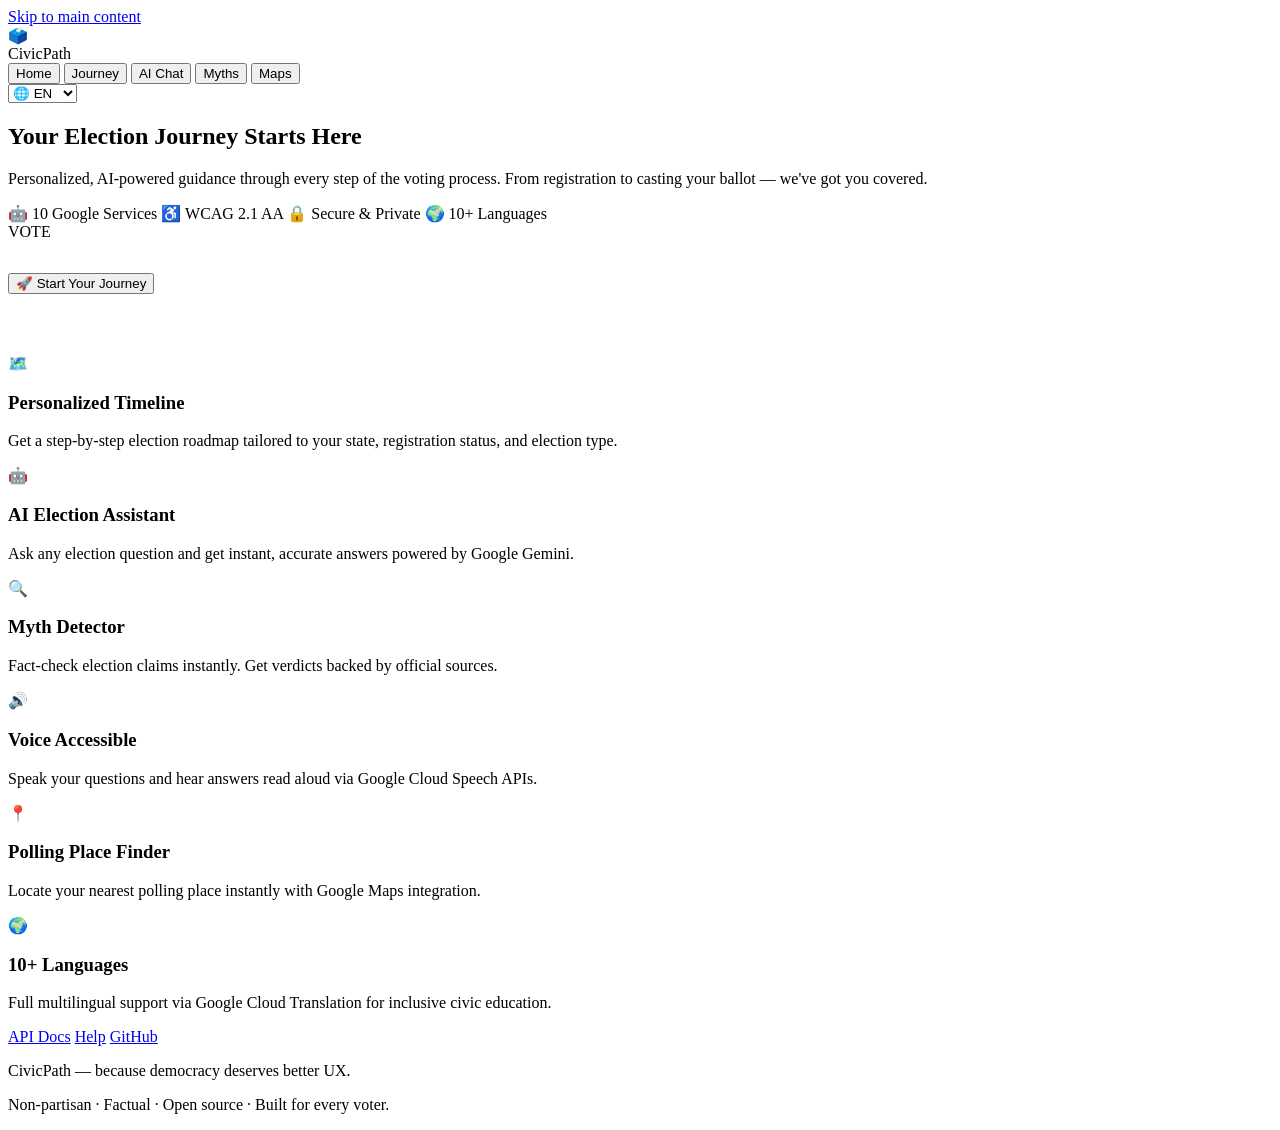
==== static/index.html @ 192d4c3c "Initialize project: India localized AI Election Assistant" ====
<!DOCTYPE html>
<html lang="en">
<head>
  <meta charset="UTF-8">
  <meta name="viewport" content="width=device-width, initial-scale=1.0">
  <meta name="description" content="CivicPath — AI-powered personalized election journey guide. Understand the election process, timelines, and steps in an interactive way.">
  <title>CivicPath — Personalized Election Journey Guide</title>
  <!-- Google Fonts API (Google Service #10) -->
  <link rel="preconnect" href="https://fonts.googleapis.com">
  <link rel="preconnect" href="https://fonts.gstatic.com" crossorigin>
  <link href="https://fonts.googleapis.com/css2?family=Inter:wght@400;500;600;700&family=Space+Grotesk:wght@500;600;700&display=swap" rel="stylesheet">
  <link rel="stylesheet" href="/styles.css">
  <link rel="manifest" href="/manifest.json">
  <meta name="theme-color" content="#0A0F1E">
</head>
<body>
  <!-- Skip Link — WCAG 2.1 AA Accessibility -->
  <a href="#main-content" class="skip-link" aria-label="Skip to main content">Skip to main content</a>

  <!-- Header -->
  <header class="header" role="banner">
    <div class="container header-inner">
      <div class="logo" aria-label="CivicPath Home">
        <div class="logo-icon" aria-hidden="true">🗳️</div>
        <span>CivicPath</span>
      </div>
      <nav class="nav-links" role="navigation" aria-label="Main navigation">
        <button class="active" onclick="showSection('home')" aria-label="Home">Home</button>
        <button onclick="showSection('journey')" aria-label="My Journey">Journey</button>
        <button onclick="showSection('chat')" aria-label="AI Assistant">AI Chat</button>
        <button onclick="showSection('myths')" aria-label="Myth Detector">Myths</button>
        <button onclick="showSection('maps')" aria-label="Polling Places">Maps</button>
        <div class="lang-selector">
          <select class="lang-btn" id="langSelect" aria-label="Language selector" onchange="changeLanguage(this.value)">
            <option value="en">🌐 EN</option>
            <option value="es">🌐 ES</option>
            <option value="zh">🌐 中文</option>
            <option value="hi">🌐 हिन्दी</option>
            <option value="fr">🌐 FR</option>
          </select>
        </div>
      </nav>
    </div>
  </header>

  <main id="main-content" role="main">
    <!-- ═══ HOME / HERO ═══ -->
    <section id="section-home" class="active" aria-label="Welcome to CivicPath">
      <div class="container hero">
        <h1>Your Election Journey Starts Here</h1>
        <p class="hero-subtitle">Personalized, AI-powered guidance through every step of the voting process. From registration to casting your ballot — we've got you covered.</p>
        <div class="hero-badges">
          <span class="badge badge-amber">🤖 10 Google Services</span>
          <span class="badge badge-blue">♿ WCAG 2.1 AA</span>
          <span class="badge">🔒 Secure &amp; Private</span>
          <span class="badge">🌍 10+ Languages</span>
        </div>
        <div class="vote-node" aria-label="Vote — pulsing election icon">VOTE</div>
        <div style="margin-top: 32px;">
          <button class="btn btn-primary btn-lg" onclick="showSection('quiz')" aria-label="Start your election journey">
            🚀 Start Your Journey
          </button>
        </div>
        <!-- Features Grid -->
        <div class="features-grid" style="margin-top: 60px; text-align: left;">
          <div class="card">
            <div class="feature-icon amber" aria-hidden="true">🗺️</div>
            <h3>Personalized Timeline</h3>
            <p>Get a step-by-step election roadmap tailored to your state, registration status, and election type.</p>
          </div>
          <div class="card">
            <div class="feature-icon blue" aria-hidden="true">🤖</div>
            <h3>AI Election Assistant</h3>
            <p>Ask any election question and get instant, accurate answers powered by Google Gemini.</p>
          </div>
          <div class="card">
            <div class="feature-icon green" aria-hidden="true">🔍</div>
            <h3>Myth Detector</h3>
            <p>Fact-check election claims instantly. Get verdicts backed by official sources.</p>
          </div>
          <div class="card">
            <div class="feature-icon amber" aria-hidden="true">🔊</div>
            <h3>Voice Accessible</h3>
            <p>Speak your questions and hear answers read aloud via Google Cloud Speech APIs.</p>
          </div>
          <div class="card">
            <div class="feature-icon blue" aria-hidden="true">📍</div>
            <h3>Polling Place Finder</h3>
            <p>Locate your nearest polling place instantly with Google Maps integration.</p>
          </div>
          <div class="card">
            <div class="feature-icon green" aria-hidden="true">🌍</div>
            <h3>10+ Languages</h3>
            <p>Full multilingual support via Google Cloud Translation for inclusive civic education.</p>
          </div>
        </div>
      </div>
    </section>

    <!-- ═══ QUIZ / ONBOARDING ═══ -->
    <section id="section-quiz" class="quiz-section" aria-label="Onboarding quiz">
      <div class="container">
        <div class="quiz-card card card-glow">
          <div class="quiz-progress" aria-label="Quiz progress">
            <div class="quiz-dot active" id="dot-1"></div>
            <div class="quiz-dot" id="dot-2"></div>
            <div class="quiz-dot" id="dot-3"></div>
            <div class="quiz-dot" id="dot-4"></div>
            <div class="quiz-dot" id="dot-5"></div>
          </div>
          <div id="quiz-content" aria-live="polite">
            <!-- Quiz questions injected by JS -->
          </div>
        </div>
      </div>
    </section>

    <!-- ═══ JOURNEY TIMELINE ═══ -->
    <section id="section-journey" style="display:none" aria-label="Your election journey timeline">
      <div class="container" style="padding-top: 40px;">
        <h2 style="text-align:center; margin-bottom: 8px;">Your Election Journey</h2>
        <p style="text-align:center; margin-bottom: 32px;">Follow each step to be fully prepared for election day.</p>
        <div class="timeline" id="timeline-container" aria-label="Election preparation timeline" role="list">
          <!-- Steps injected by JS -->
        </div>
      </div>
    </section>

    <!-- ═══ AI CHAT ═══ -->
    <section id="section-chat" style="display:none" aria-label="AI Election Assistant">
      <div class="container" style="padding-top: 40px;">
        <h2 style="text-align:center; margin-bottom: 24px;">AI Election Assistant</h2>
        <div class="chat-container">
          <div class="chat-messages" id="chat-messages" aria-live="polite" aria-label="Chat messages">
            <div class="chat-message assistant">
              <div class="chat-avatar" aria-hidden="true">🗳️</div>
              <div class="chat-bubble">
                Hi! I'm your CivicPath AI assistant, powered by Google Gemini. Ask me anything about the election process — registration, deadlines, ID requirements, or how to vote. I'm here to help! 🇺🇸
              </div>
            </div>
          </div>
          <div class="chat-input-area">
            <input type="text" class="chat-input" id="chat-input" placeholder="Ask about elections..." aria-label="Type your election question" onkeydown="if(event.key==='Enter')sendChat()">
            <button class="voice-btn" id="voice-btn" onclick="toggleVoice()" aria-label="Voice input">🎤</button>
            <button class="btn btn-primary" onclick="sendChat()" aria-label="Send message">Send</button>
          </div>
        </div>
      </div>
    </section>

    <!-- ═══ MYTH DETECTOR ═══ -->
    <section id="section-myths" style="display:none" aria-label="Election Myth Detector">
      <div class="container" style="padding-top: 40px; max-width: 700px;">
        <h2 style="text-align:center; margin-bottom: 8px;">🔍 Election Myth Detector</h2>
        <p style="text-align:center; margin-bottom: 24px;">Paste any election claim and get an instant fact-check powered by Google Gemini AI.</p>
        <div class="card">
          <textarea class="form-input" id="myth-input" rows="3" placeholder="e.g., 'You can only vote on Election Day'" aria-label="Enter claim to fact-check" style="resize:vertical;"></textarea>
          <div style="margin-top: 16px; text-align: right;">
            <button class="btn btn-primary" onclick="checkMyth()" aria-label="Check this claim">🔍 Fact Check</button>
          </div>
          <div id="myth-result" aria-live="polite"></div>
        </div>
      </div>
    </section>

    <!-- ═══ POLLING PLACES MAP ═══ -->
    <section id="section-maps" style="display:none" aria-label="Polling Place Finder">
      <div class="container" style="padding-top: 40px; max-width: 700px;">
        <h2 style="text-align:center; margin-bottom: 8px;">📍 Find Your Polling Place</h2>
        <p style="text-align:center; margin-bottom: 24px;">Powered by Google Maps Places API</p>
        <div class="card">
          <div class="form-group">
            <label class="form-label" for="address-input">Your Address</label>
            <input type="text" class="form-input" id="address-input" placeholder="Enter your address..." aria-label="Enter your address to find polling places">
          </div>
          <div style="display: flex; gap: 12px;">
            <button class="btn btn-primary" onclick="findPollingPlaces()" aria-label="Search for polling places">🔍 Find Places</button>
            <button class="btn btn-secondary" onclick="useMyLocation()" aria-label="Use my current location">📍 Use My Location</button>
          </div>
          <div id="polling-results" aria-live="polite" style="margin-top: 24px;"></div>
        </div>
      </div>
    </section>
  </main>

  <aside class="sidebar-tips" role="complementary" aria-label="Quick Election Tips" style="display:none;">
    <div class="container">
      <h3>Quick Tips</h3>
      <p>Remember to check your registration status at least 30 days before election day.</p>
    </div>
  </aside>

  <!-- Footer -->
  <footer class="footer" role="contentinfo">
    <div class="container">
      <div class="footer-links">
        <a href="/docs" aria-label="API Documentation">API Docs</a>
        <a href="#" onclick="showSection('chat')" aria-label="Get Help">Help</a>
        <a href="https://github.com" aria-label="GitHub Repository">GitHub</a>
      </div>
      <p>CivicPath — because democracy deserves better UX.</p>
      <p style="margin-top: 4px;">Non-partisan · Factual · Open source · Built for every voter.</p>
    </div>
  </footer>

  <!-- Toast Container -->
  <div class="toast-container" id="toast-container" aria-live="polite"></div>

  <script src="/app.js"></script>
</body>
</html>
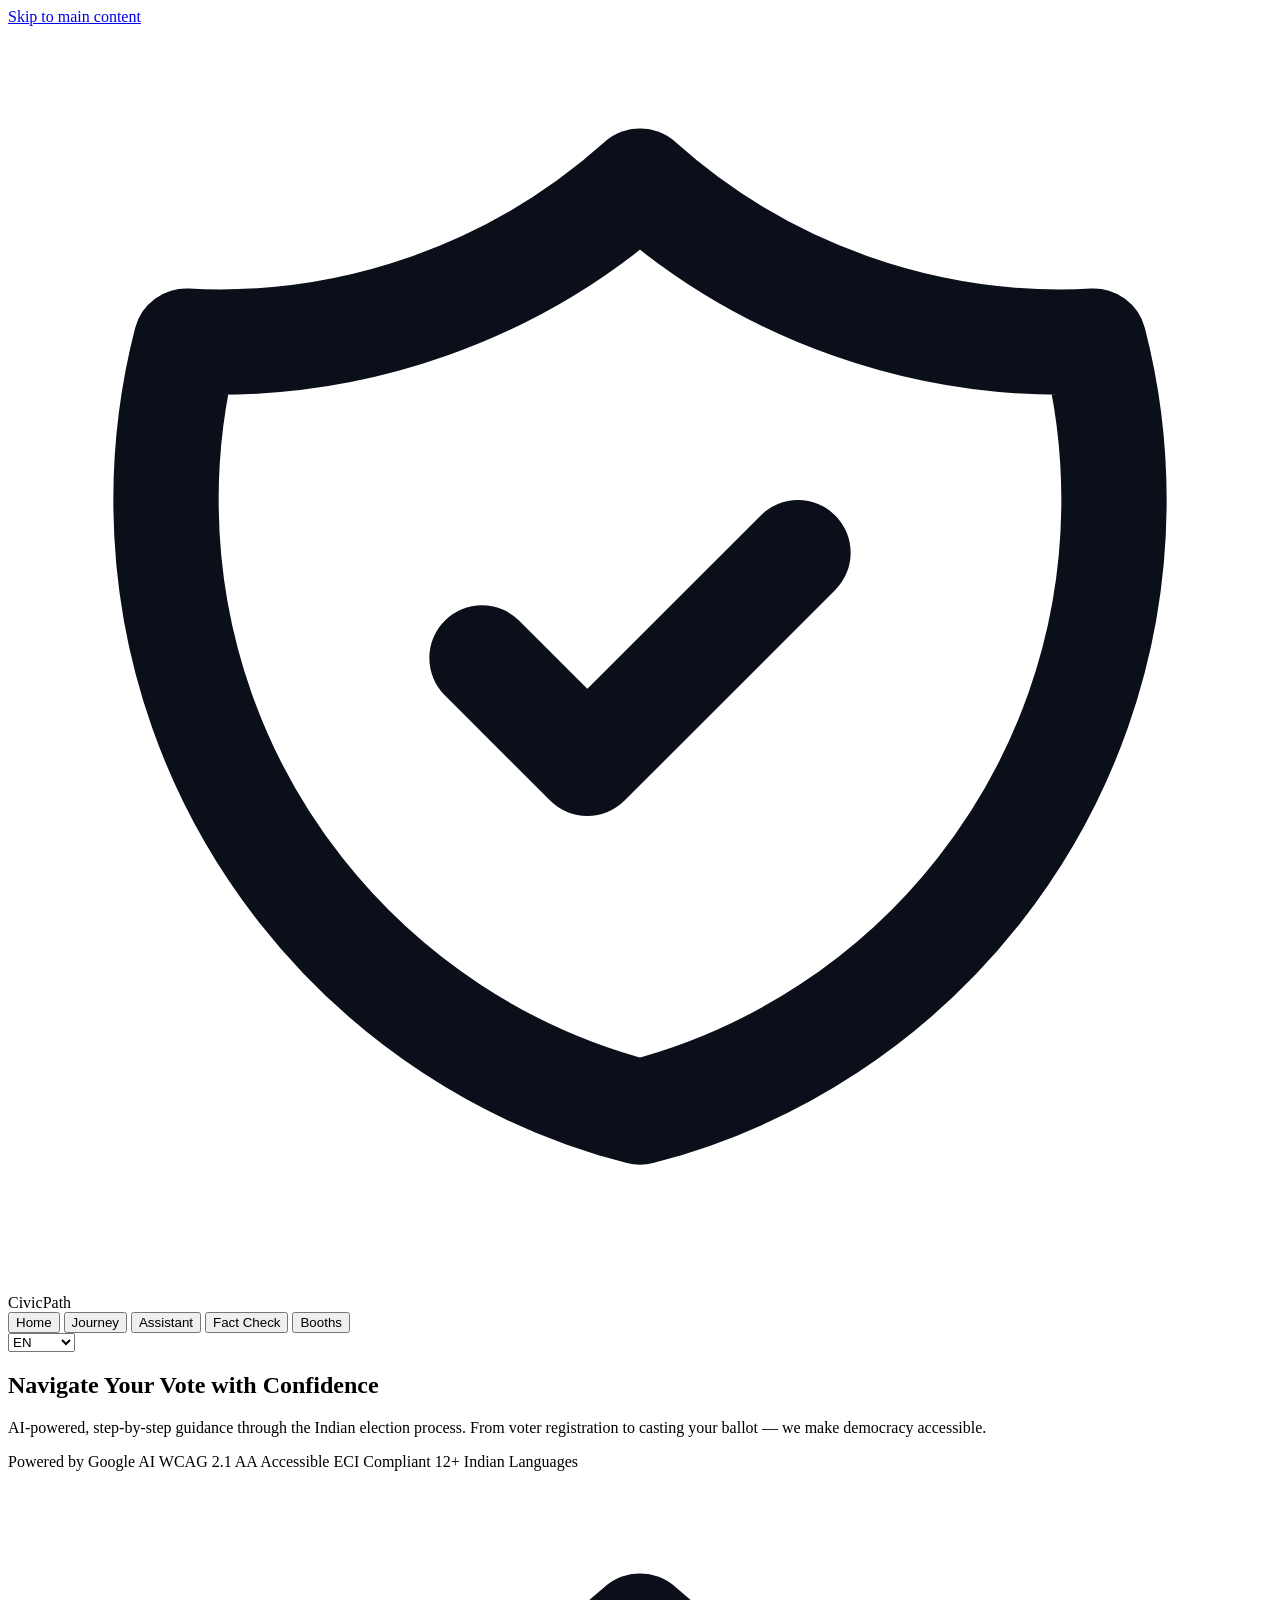
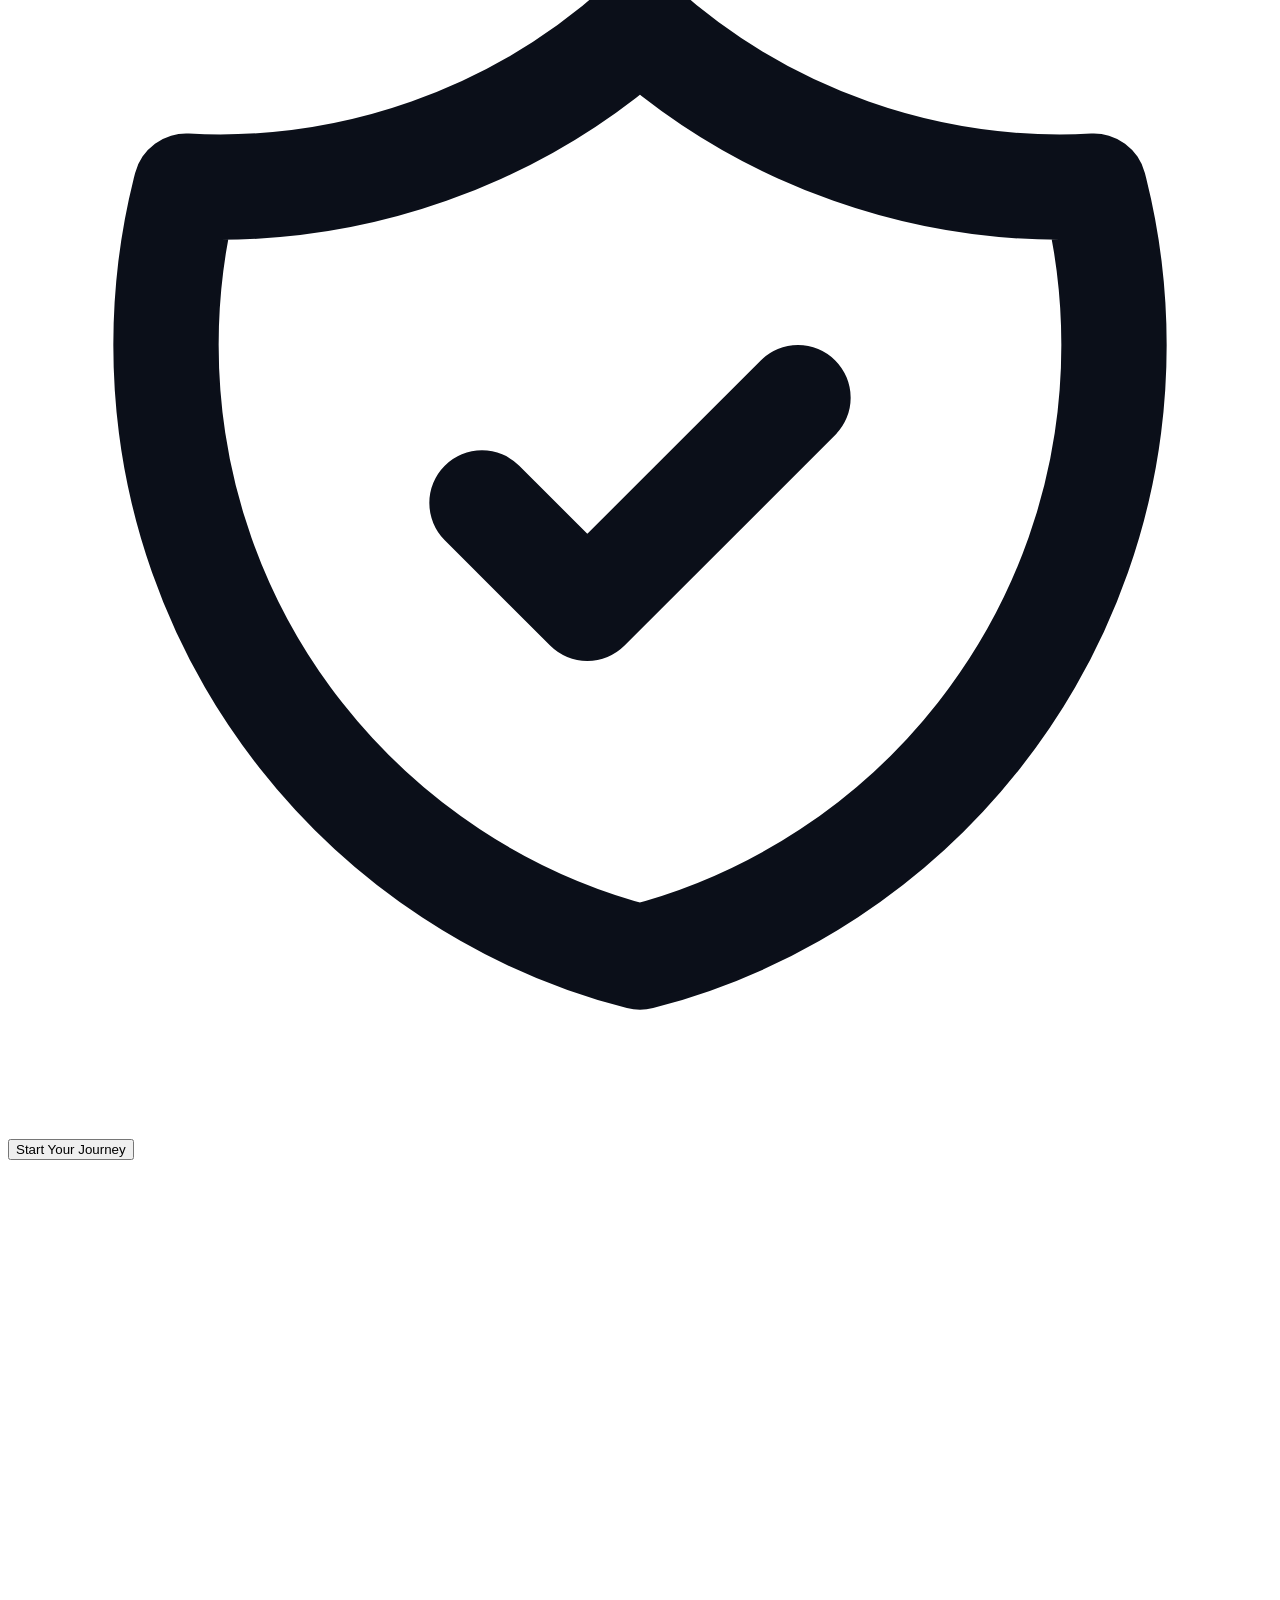
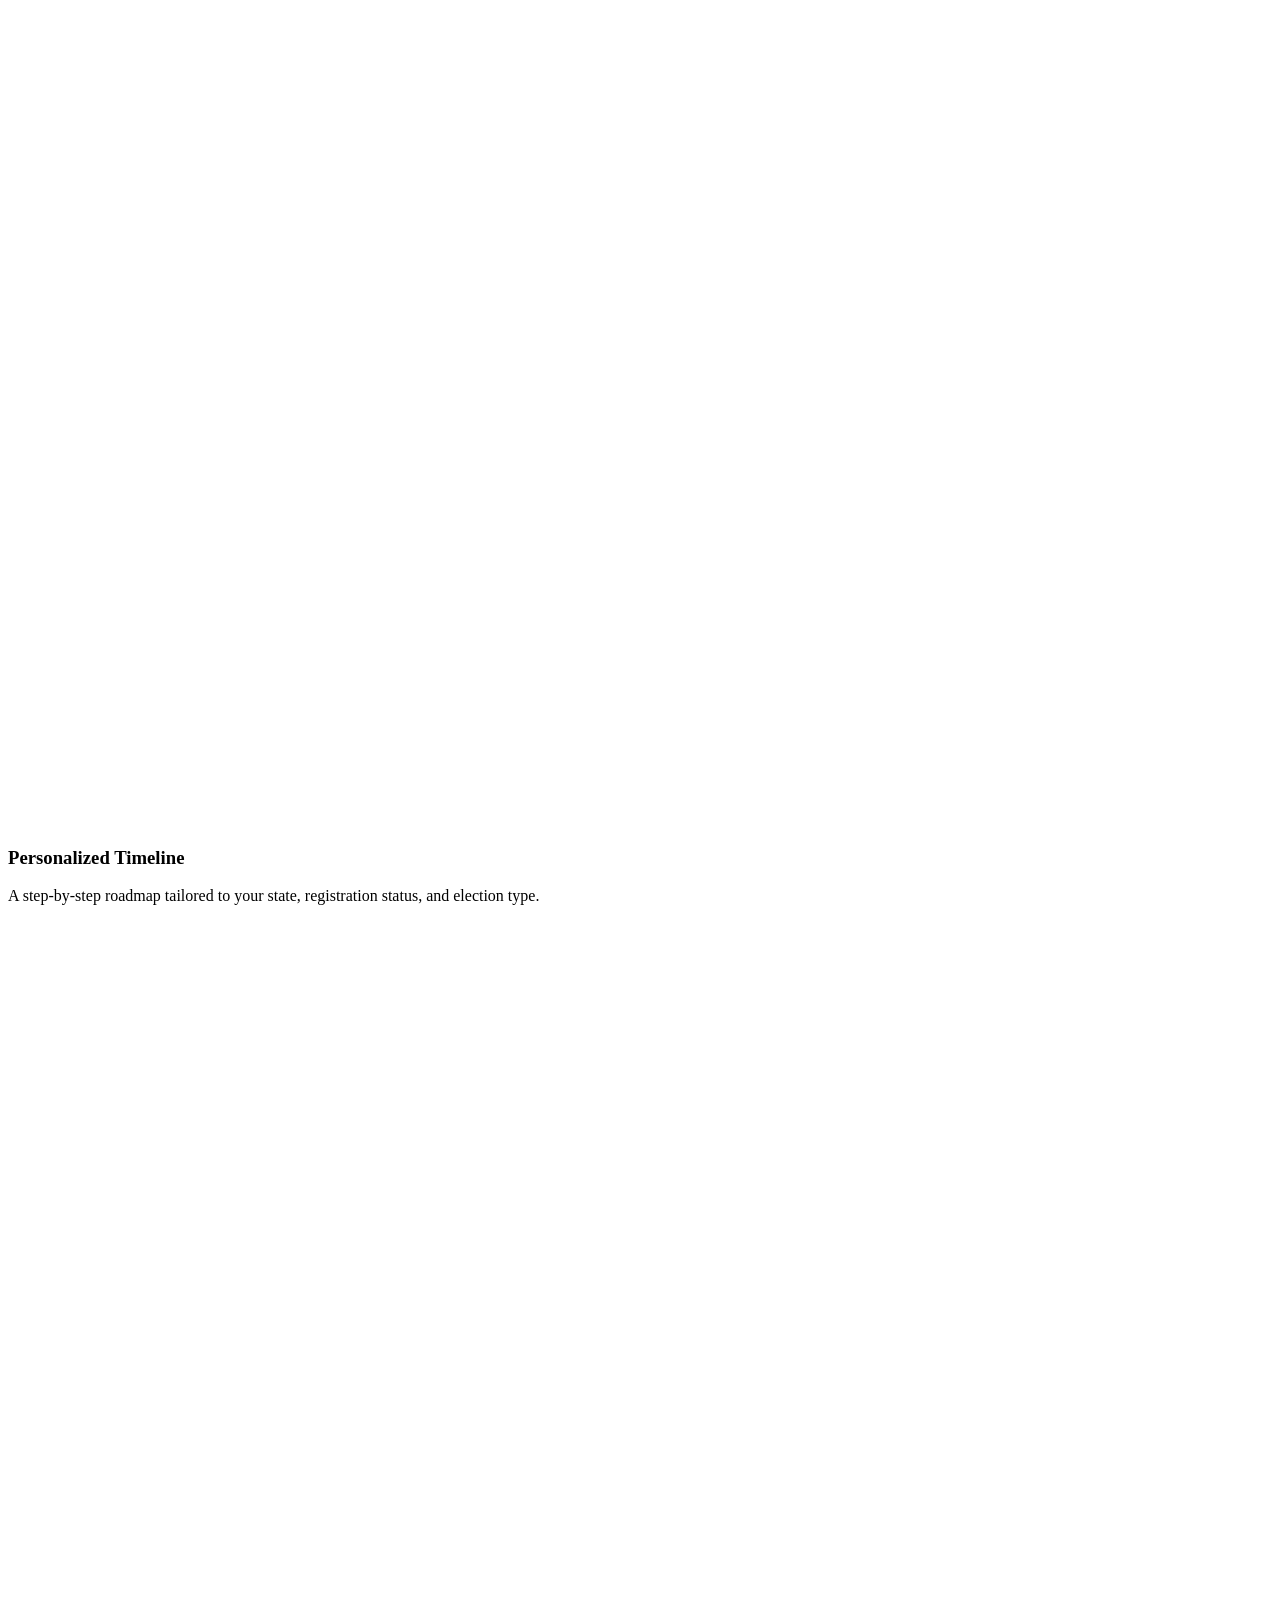
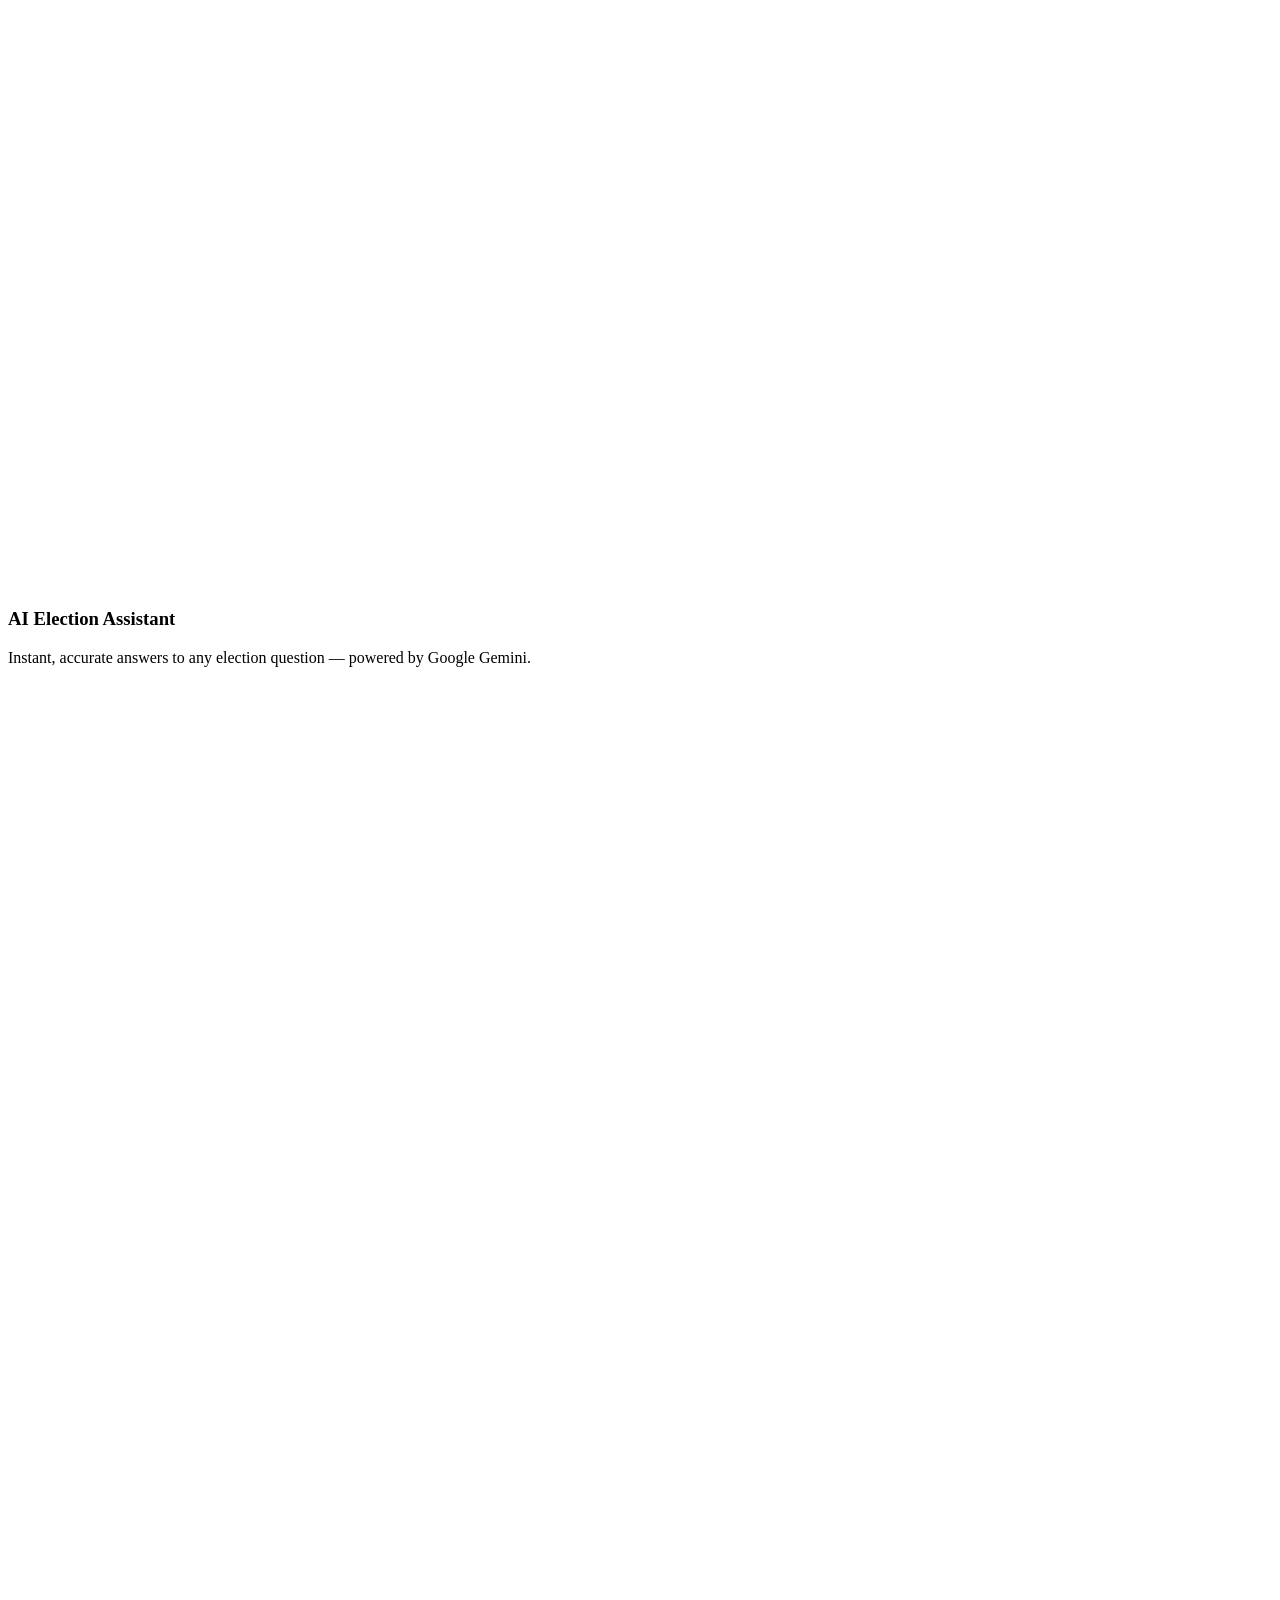
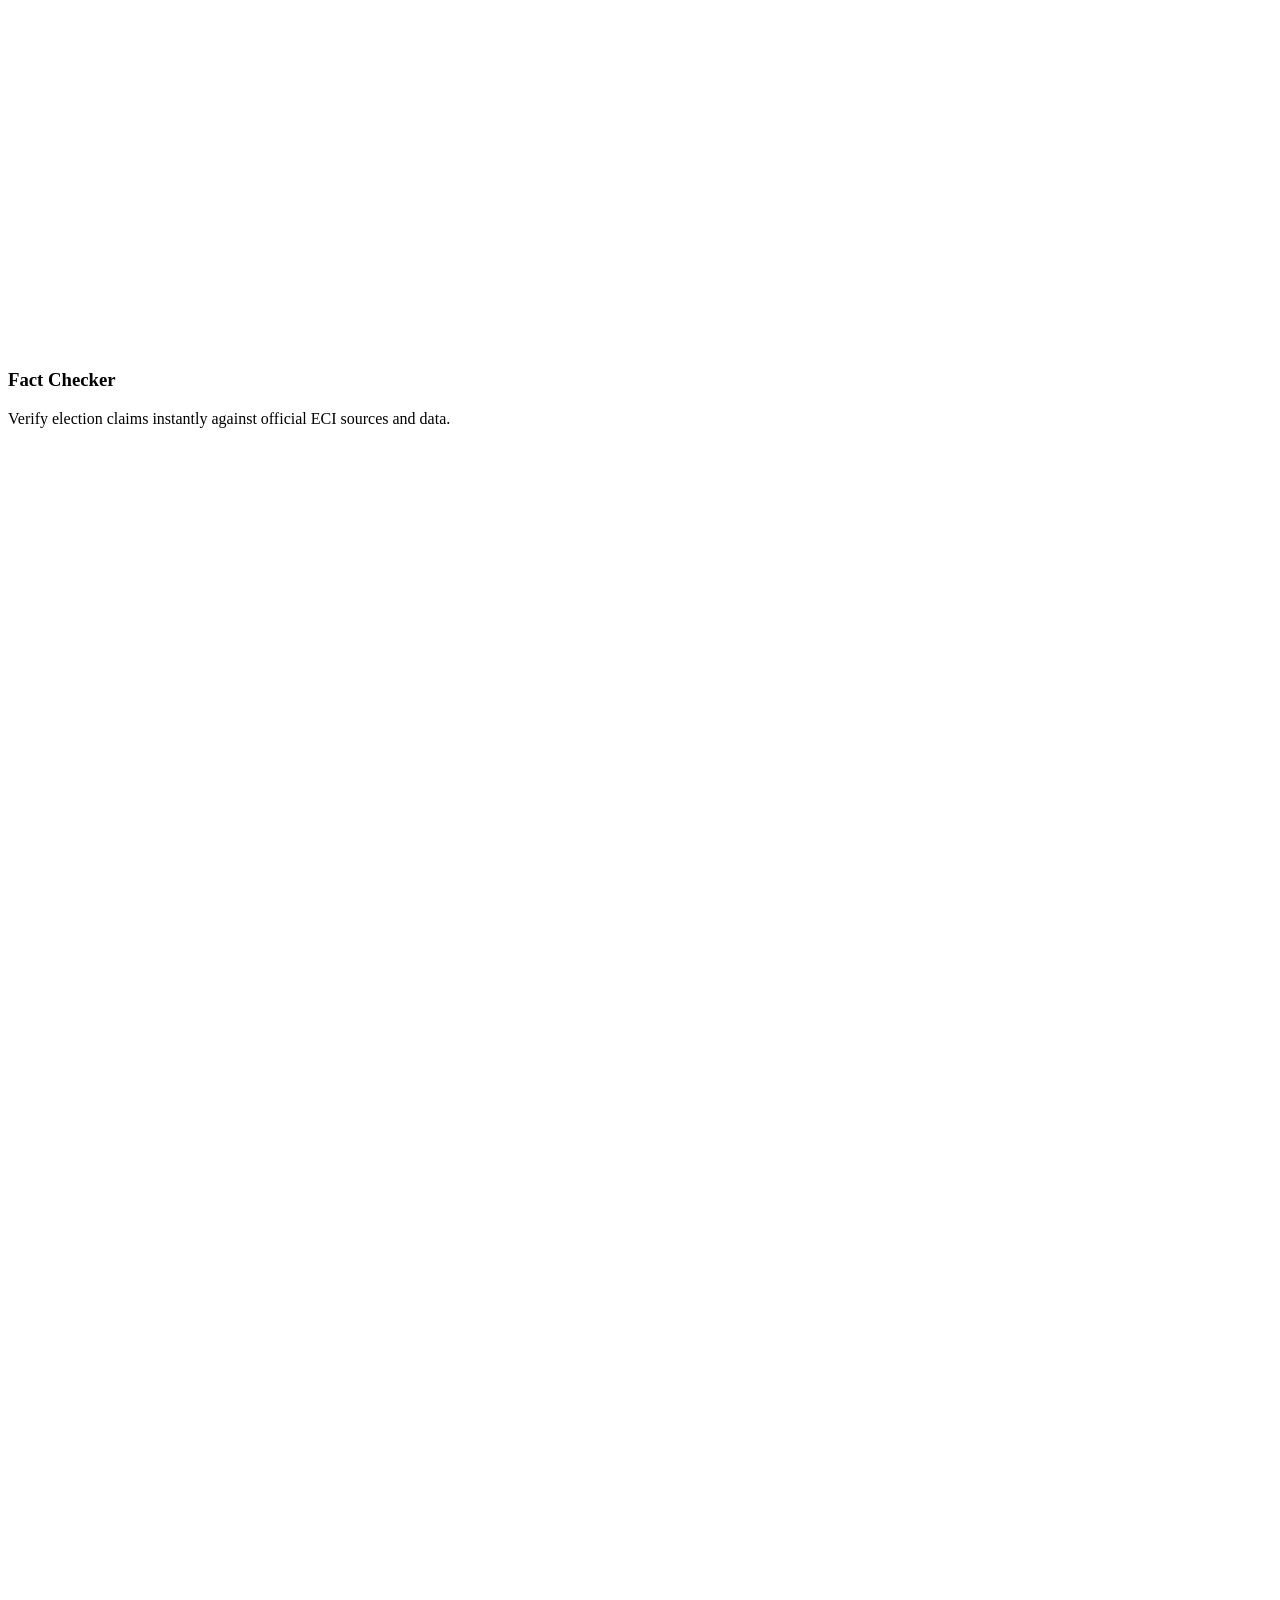
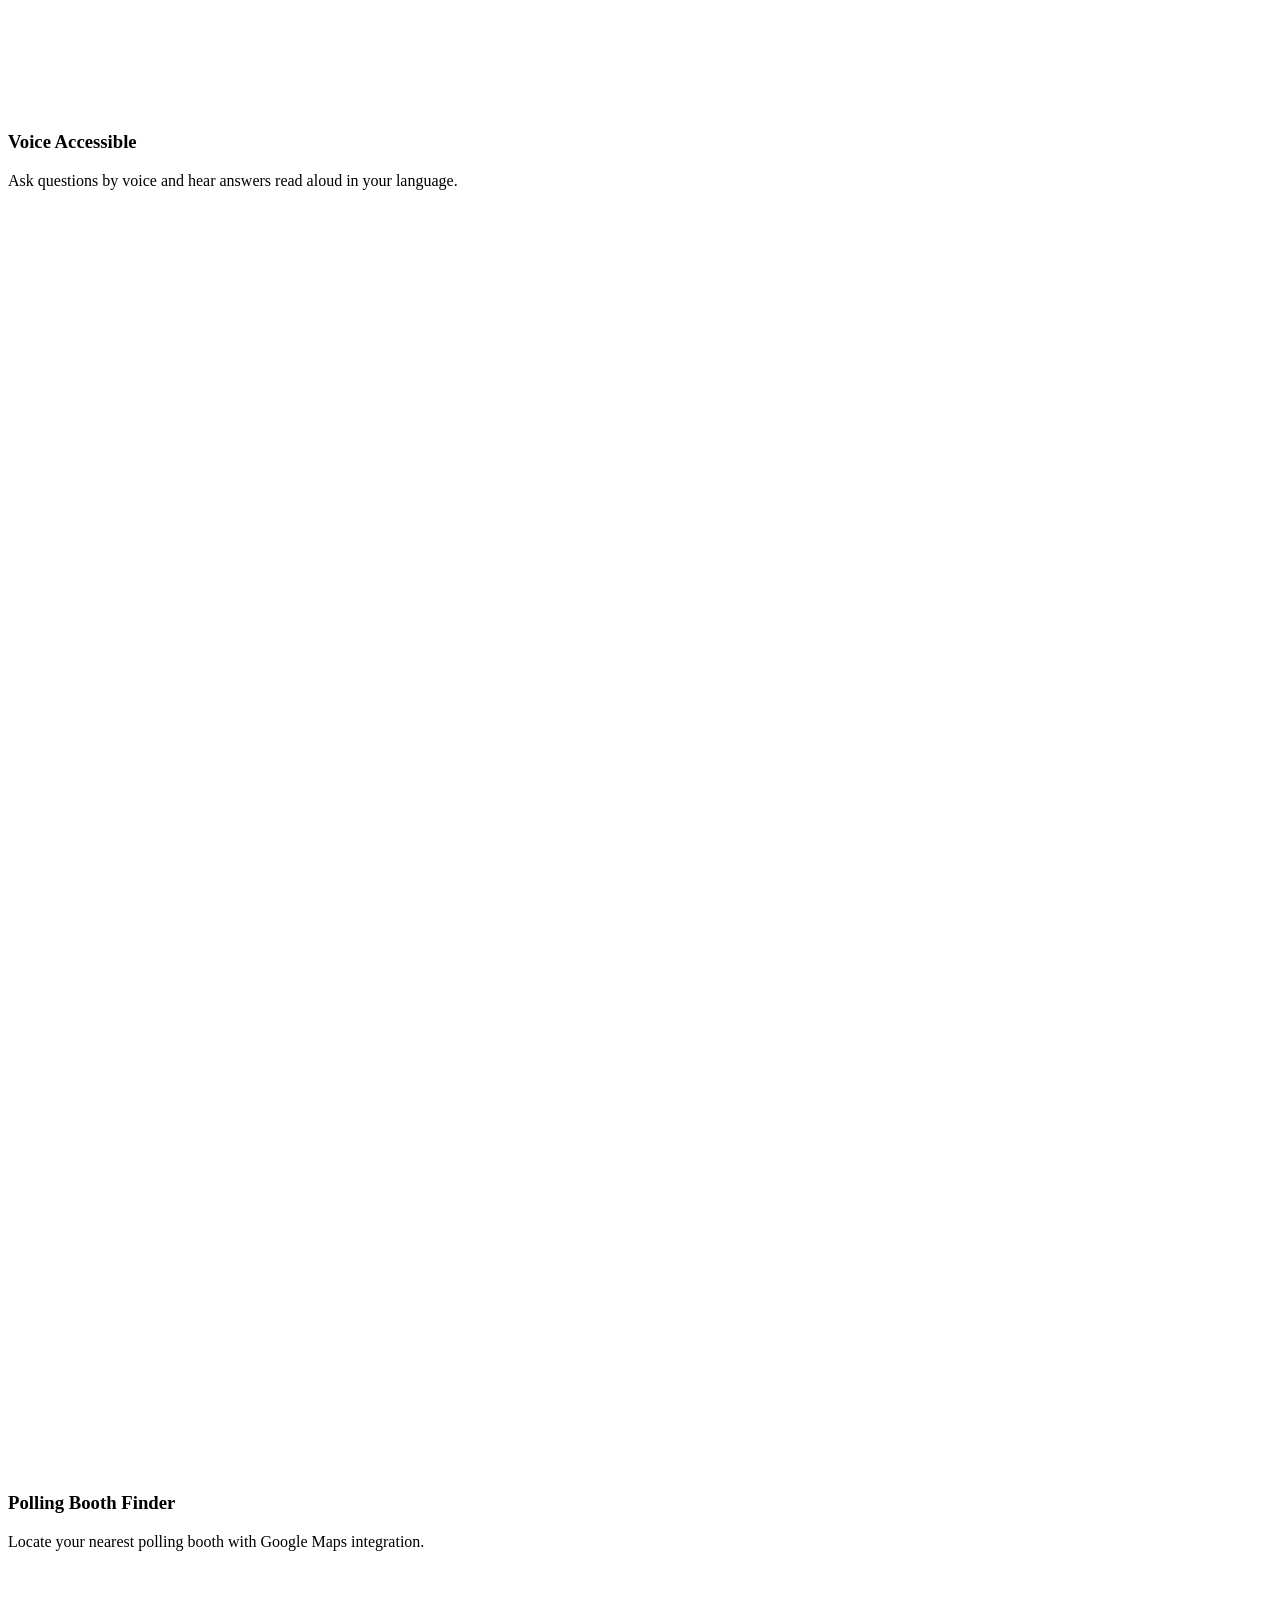
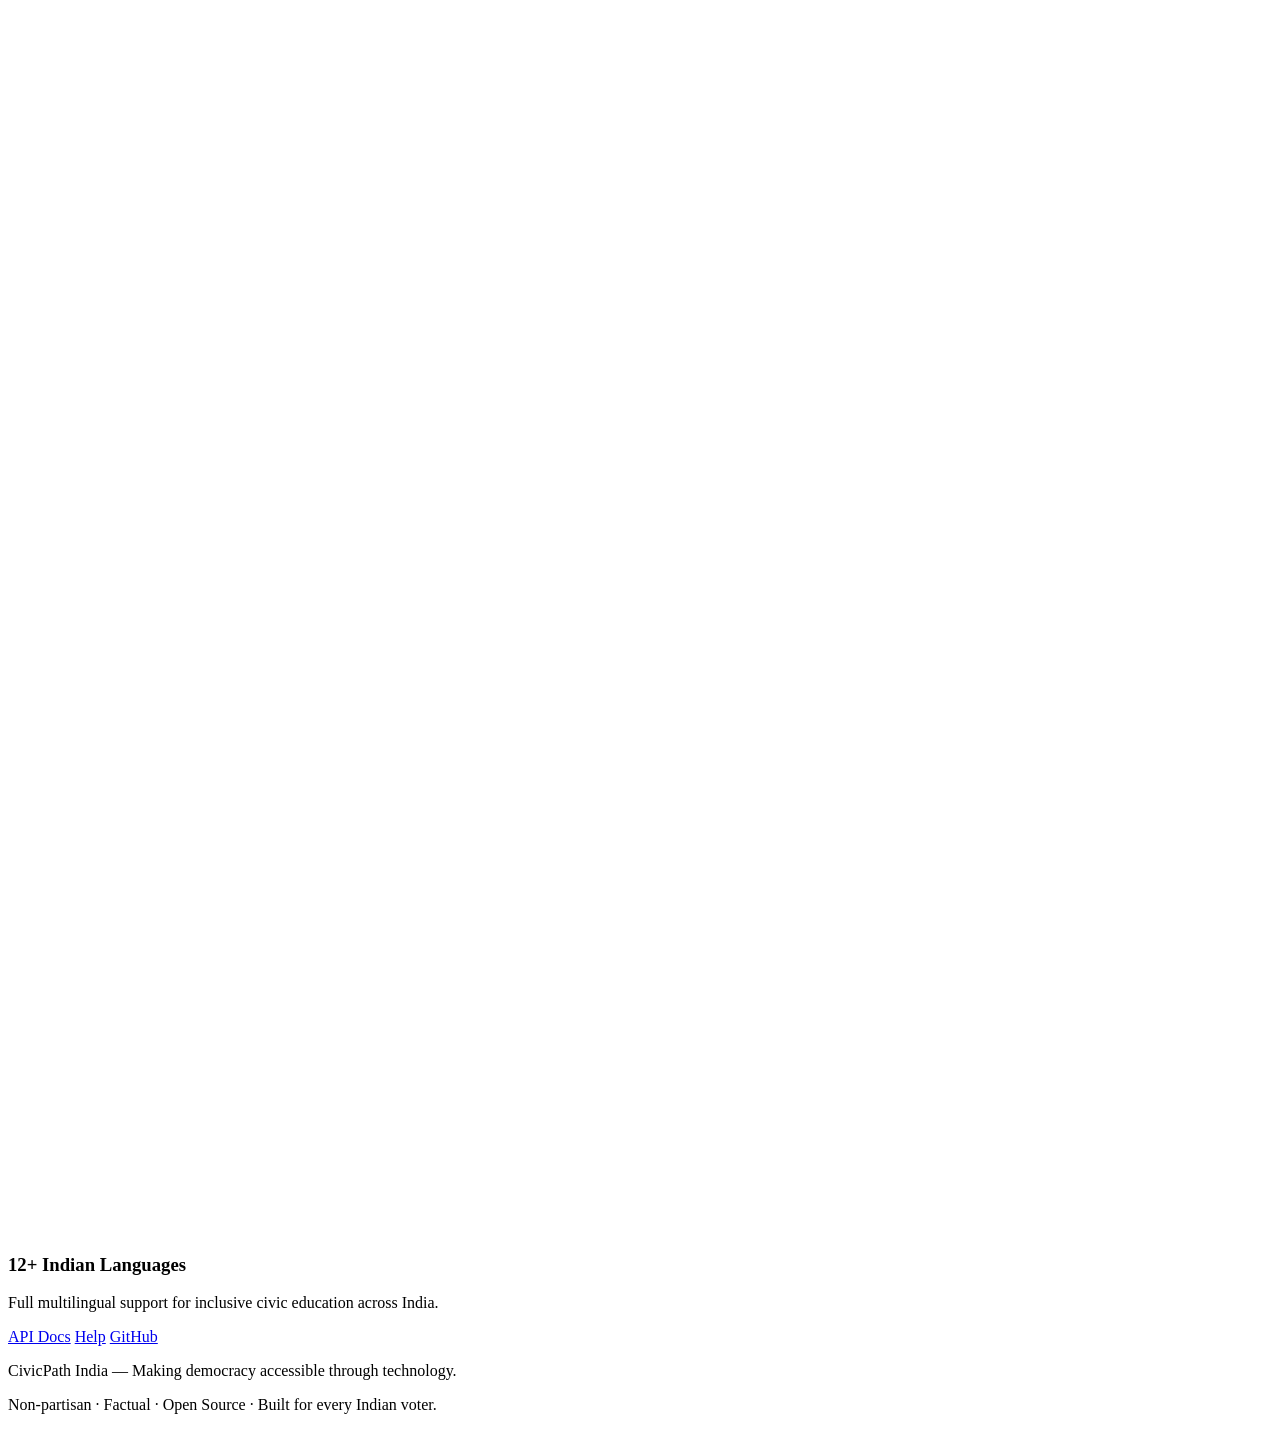
==== commit 43f90975: "feat: 360-degree UI overhaul + Cloud Run deployment - Remove all emojis, replace with SVG icons - Pr" ====
--- a/static/index.html
+++ b/static/index.html
@@ -3,15 +3,15 @@
 <head>
   <meta charset="UTF-8">
   <meta name="viewport" content="width=device-width, initial-scale=1.0">
-  <meta name="description" content="CivicPath — AI-powered personalized election journey guide. Understand the election process, timelines, and steps in an interactive way.">
-  <title>CivicPath — Personalized Election Journey Guide</title>
+  <meta name="description" content="CivicPath India — AI-powered, personalized election journey guide for Indian voters. Understand ECI procedures, voter registration, and polling booth locations.">
+  <title>CivicPath India — Your Election Journey Guide</title>
   <!-- Google Fonts API (Google Service #10) -->
   <link rel="preconnect" href="https://fonts.googleapis.com">
   <link rel="preconnect" href="https://fonts.gstatic.com" crossorigin>
   <link href="https://fonts.googleapis.com/css2?family=Inter:wght@400;500;600;700&family=Space+Grotesk:wght@500;600;700&display=swap" rel="stylesheet">
   <link rel="stylesheet" href="/styles.css">
   <link rel="manifest" href="/manifest.json">
-  <meta name="theme-color" content="#0A0F1E">
+  <meta name="theme-color" content="#0B0F19">
 </head>
 <body>
   <!-- Skip Link — WCAG 2.1 AA Accessibility -->
@@ -20,23 +20,28 @@
   <!-- Header -->
   <header class="header" role="banner">
     <div class="container header-inner">
-      <div class="logo" aria-label="CivicPath Home">
-        <div class="logo-icon" aria-hidden="true">🗳️</div>
+      <div class="logo" aria-label="CivicPath India Home">
+        <div class="logo-icon" aria-hidden="true">
+          <svg viewBox="0 0 24 24" fill="none" xmlns="http://www.w3.org/2000/svg">
+            <path d="M9 12l2 2 4-4m5.618-4.016A11.955 11.955 0 0112 2.944a11.955 11.955 0 01-8.618 3.04A12.02 12.02 0 003 9c0 5.591 3.824 10.29 9 11.622 5.176-1.332 9-6.03 9-11.622 0-1.042-.133-2.052-.382-3.016z" stroke="currentColor" stroke-width="2" stroke-linecap="round" stroke-linejoin="round" fill="none" style="stroke: #0B0F19;"/>
+          </svg>
+        </div>
         <span>CivicPath</span>
       </div>
       <nav class="nav-links" role="navigation" aria-label="Main navigation">
         <button class="active" onclick="showSection('home')" aria-label="Home">Home</button>
         <button onclick="showSection('journey')" aria-label="My Journey">Journey</button>
-        <button onclick="showSection('chat')" aria-label="AI Assistant">AI Chat</button>
-        <button onclick="showSection('myths')" aria-label="Myth Detector">Myths</button>
-        <button onclick="showSection('maps')" aria-label="Polling Places">Maps</button>
+        <button onclick="showSection('chat')" aria-label="AI Assistant">Assistant</button>
+        <button onclick="showSection('myths')" aria-label="Fact Check">Fact Check</button>
+        <button onclick="showSection('maps')" aria-label="Polling Booths">Booths</button>
         <div class="lang-selector">
           <select class="lang-btn" id="langSelect" aria-label="Language selector" onchange="changeLanguage(this.value)">
-            <option value="en">🌐 EN</option>
-            <option value="es">🌐 ES</option>
-            <option value="zh">🌐 中文</option>
-            <option value="hi">🌐 हिन्दी</option>
-            <option value="fr">🌐 FR</option>
+            <option value="en">EN</option>
+            <option value="hi">Hindi</option>
+            <option value="bn">Bengali</option>
+            <option value="ta">Tamil</option>
+            <option value="te">Telugu</option>
+            <option value="mr">Marathi</option>
           </select>
         </div>
       </nav>
@@ -45,53 +50,70 @@
 
   <main id="main-content" role="main">
     <!-- ═══ HOME / HERO ═══ -->
-    <section id="section-home" class="active" aria-label="Welcome to CivicPath">
+    <section id="section-home" class="active" aria-label="Welcome to CivicPath India">
       <div class="container hero">
-        <h1>Your Election Journey Starts Here</h1>
-        <p class="hero-subtitle">Personalized, AI-powered guidance through every step of the voting process. From registration to casting your ballot — we've got you covered.</p>
+        <h1>Navigate Your Vote with Confidence</h1>
+        <p class="hero-subtitle">AI-powered, step-by-step guidance through the Indian election process. From voter registration to casting your ballot — we make democracy accessible.</p>
         <div class="hero-badges">
-          <span class="badge badge-amber">🤖 10 Google Services</span>
-          <span class="badge badge-blue">♿ WCAG 2.1 AA</span>
-          <span class="badge">🔒 Secure &amp; Private</span>
-          <span class="badge">🌍 10+ Languages</span>
-        </div>
-        <div class="vote-node" aria-label="Vote — pulsing election icon">VOTE</div>
-        <div style="margin-top: 32px;">
+          <span class="badge badge-saffron">Powered by Google AI</span>
+          <span class="badge badge-blue">WCAG 2.1 AA Accessible</span>
+          <span class="badge badge-green">ECI Compliant</span>
+          <span class="badge">12+ Indian Languages</span>
+        </div>
+
+        <div class="emblem" aria-label="CivicPath emblem">
+          <svg viewBox="0 0 24 24" xmlns="http://www.w3.org/2000/svg"><path d="M9 12l2 2 4-4m5.618-4.016A11.955 11.955 0 0112 2.944a11.955 11.955 0 01-8.618 3.04A12.02 12.02 0 003 9c0 5.591 3.824 10.29 9 11.622 5.176-1.332 9-6.03 9-11.622 0-1.042-.133-2.052-.382-3.016z" stroke="currentColor" stroke-width="2" stroke-linecap="round" stroke-linejoin="round" fill="none" style="stroke: #0B0F19;"/></svg>
+        </div>
+
+        <div class="cta-section">
           <button class="btn btn-primary btn-lg" onclick="showSection('quiz')" aria-label="Start your election journey">
-            🚀 Start Your Journey
+            Start Your Journey
           </button>
         </div>
+
         <!-- Features Grid -->
-        <div class="features-grid" style="margin-top: 60px; text-align: left;">
-          <div class="card">
-            <div class="feature-icon amber" aria-hidden="true">🗺️</div>
+        <div class="features-grid">
+          <div class="card">
+            <div class="feature-icon saffron" aria-hidden="true">
+              <svg viewBox="0 0 24 24" fill="none" stroke-width="2" stroke-linecap="round" stroke-linejoin="round"><path d="M9 5H7a2 2 0 00-2 2v12a2 2 0 002 2h10a2 2 0 002-2V7a2 2 0 00-2-2h-2M9 5a2 2 0 002 2h2a2 2 0 002-2M9 5a2 2 0 012-2h2a2 2 0 012 2m-6 9l2 2 4-4"/></svg>
+            </div>
             <h3>Personalized Timeline</h3>
-            <p>Get a step-by-step election roadmap tailored to your state, registration status, and election type.</p>
-          </div>
-          <div class="card">
-            <div class="feature-icon blue" aria-hidden="true">🤖</div>
+            <p>A step-by-step roadmap tailored to your state, registration status, and election type.</p>
+          </div>
+          <div class="card">
+            <div class="feature-icon blue" aria-hidden="true">
+              <svg viewBox="0 0 24 24" fill="none" stroke-width="2" stroke-linecap="round" stroke-linejoin="round"><path d="M8 10h.01M12 10h.01M16 10h.01M9 16H5a2 2 0 01-2-2V6a2 2 0 012-2h14a2 2 0 012 2v8a2 2 0 01-2 2h-5l-5 5v-5z"/></svg>
+            </div>
             <h3>AI Election Assistant</h3>
-            <p>Ask any election question and get instant, accurate answers powered by Google Gemini.</p>
-          </div>
-          <div class="card">
-            <div class="feature-icon green" aria-hidden="true">🔍</div>
-            <h3>Myth Detector</h3>
-            <p>Fact-check election claims instantly. Get verdicts backed by official sources.</p>
-          </div>
-          <div class="card">
-            <div class="feature-icon amber" aria-hidden="true">🔊</div>
+            <p>Instant, accurate answers to any election question — powered by Google Gemini.</p>
+          </div>
+          <div class="card">
+            <div class="feature-icon green" aria-hidden="true">
+              <svg viewBox="0 0 24 24" fill="none" stroke-width="2" stroke-linecap="round" stroke-linejoin="round"><path d="M9 12l2 2 4-4m6 2a9 9 0 11-18 0 9 9 0 0118 0z"/></svg>
+            </div>
+            <h3>Fact Checker</h3>
+            <p>Verify election claims instantly against official ECI sources and data.</p>
+          </div>
+          <div class="card">
+            <div class="feature-icon saffron" aria-hidden="true">
+              <svg viewBox="0 0 24 24" fill="none" stroke-width="2" stroke-linecap="round" stroke-linejoin="round"><path d="M19 11a7 7 0 01-7 7m0 0a7 7 0 01-7-7m7 7v4m0 0H8m4 0h4m-4-8a3 3 0 01-3-3V5a3 3 0 116 0v6a3 3 0 01-3 3z"/></svg>
+            </div>
             <h3>Voice Accessible</h3>
-            <p>Speak your questions and hear answers read aloud via Google Cloud Speech APIs.</p>
-          </div>
-          <div class="card">
-            <div class="feature-icon blue" aria-hidden="true">📍</div>
-            <h3>Polling Place Finder</h3>
-            <p>Locate your nearest polling place instantly with Google Maps integration.</p>
-          </div>
-          <div class="card">
-            <div class="feature-icon green" aria-hidden="true">🌍</div>
-            <h3>10+ Languages</h3>
-            <p>Full multilingual support via Google Cloud Translation for inclusive civic education.</p>
+            <p>Ask questions by voice and hear answers read aloud in your language.</p>
+          </div>
+          <div class="card">
+            <div class="feature-icon blue" aria-hidden="true">
+              <svg viewBox="0 0 24 24" fill="none" stroke-width="2" stroke-linecap="round" stroke-linejoin="round"><path d="M17.657 16.657L13.414 20.9a1.998 1.998 0 01-2.827 0l-4.244-4.243a8 8 0 1111.314 0z"/><path d="M15 11a3 3 0 11-6 0 3 3 0 016 0z"/></svg>
+            </div>
+            <h3>Polling Booth Finder</h3>
+            <p>Locate your nearest polling booth with Google Maps integration.</p>
+          </div>
+          <div class="card">
+            <div class="feature-icon green" aria-hidden="true">
+              <svg viewBox="0 0 24 24" fill="none" stroke-width="2" stroke-linecap="round" stroke-linejoin="round"><path d="M3 5h12M9 3v2m1.048 9.5A18.022 18.022 0 016.412 9m6.088 9h7M11 21l5-10 5 10M12.751 5C11.783 10.77 8.07 15.61 3 18.129"/></svg>
+            </div>
+            <h3>12+ Indian Languages</h3>
+            <p>Full multilingual support for inclusive civic education across India.</p>
           </div>
         </div>
       </div>
@@ -117,9 +139,11 @@
 
     <!-- ═══ JOURNEY TIMELINE ═══ -->
     <section id="section-journey" style="display:none" aria-label="Your election journey timeline">
-      <div class="container" style="padding-top: 40px;">
-        <h2 style="text-align:center; margin-bottom: 8px;">Your Election Journey</h2>
-        <p style="text-align:center; margin-bottom: 32px;">Follow each step to be fully prepared for election day.</p>
+      <div class="container">
+        <div class="section-header">
+          <h2>Your Election Journey</h2>
+          <p>Follow each step to be fully prepared for election day.</p>
+        </div>
         <div class="timeline" id="timeline-container" aria-label="Election preparation timeline" role="list">
           <!-- Steps injected by JS -->
         </div>
@@ -128,67 +152,69 @@
 
     <!-- ═══ AI CHAT ═══ -->
     <section id="section-chat" style="display:none" aria-label="AI Election Assistant">
-      <div class="container" style="padding-top: 40px;">
-        <h2 style="text-align:center; margin-bottom: 24px;">AI Election Assistant</h2>
+      <div class="container">
+        <div class="section-header">
+          <h2>Election Assistant</h2>
+          <p>Ask any question about voting in India. Powered by Google Gemini.</p>
+        </div>
         <div class="chat-container">
           <div class="chat-messages" id="chat-messages" aria-live="polite" aria-label="Chat messages">
             <div class="chat-message assistant">
-              <div class="chat-avatar" aria-hidden="true">🗳️</div>
+              <div class="chat-avatar" aria-hidden="true">CP</div>
               <div class="chat-bubble">
-                Hi! I'm your CivicPath AI assistant, powered by Google Gemini. Ask me anything about the election process — registration, deadlines, ID requirements, or how to vote. I'm here to help! 🇺🇸
+                Welcome to CivicPath. I can help you with voter registration, EPIC requirements, polling booth locations, EVM procedures, and more. What would you like to know?
               </div>
             </div>
           </div>
           <div class="chat-input-area">
-            <input type="text" class="chat-input" id="chat-input" placeholder="Ask about elections..." aria-label="Type your election question" onkeydown="if(event.key==='Enter')sendChat()">
-            <button class="voice-btn" id="voice-btn" onclick="toggleVoice()" aria-label="Voice input">🎤</button>
+            <input type="text" class="chat-input" id="chat-input" placeholder="Ask about Indian elections..." aria-label="Type your election question" onkeydown="if(event.key==='Enter')sendChat()">
+            <button class="voice-btn" id="voice-btn" onclick="toggleVoice()" aria-label="Voice input">
+              <svg viewBox="0 0 24 24" fill="none" stroke="currentColor" stroke-width="2" stroke-linecap="round" stroke-linejoin="round"><path d="M19 11a7 7 0 01-7 7m0 0a7 7 0 01-7-7m7 7v4m0 0H8m4 0h4m-4-8a3 3 0 01-3-3V5a3 3 0 116 0v6a3 3 0 01-3 3z"/></svg>
+            </button>
             <button class="btn btn-primary" onclick="sendChat()" aria-label="Send message">Send</button>
           </div>
         </div>
       </div>
     </section>
 
-    <!-- ═══ MYTH DETECTOR ═══ -->
-    <section id="section-myths" style="display:none" aria-label="Election Myth Detector">
-      <div class="container" style="padding-top: 40px; max-width: 700px;">
-        <h2 style="text-align:center; margin-bottom: 8px;">🔍 Election Myth Detector</h2>
-        <p style="text-align:center; margin-bottom: 24px;">Paste any election claim and get an instant fact-check powered by Google Gemini AI.</p>
+    <!-- ═══ FACT CHECK ═══ -->
+    <section id="section-myths" style="display:none" aria-label="Election Fact Checker">
+      <div class="container" style="max-width: 640px;">
+        <div class="section-header">
+          <h2>Election Fact Checker</h2>
+          <p>Paste any election claim and get an instant verdict backed by official sources.</p>
+        </div>
         <div class="card">
-          <textarea class="form-input" id="myth-input" rows="3" placeholder="e.g., 'You can only vote on Election Day'" aria-label="Enter claim to fact-check" style="resize:vertical;"></textarea>
-          <div style="margin-top: 16px; text-align: right;">
-            <button class="btn btn-primary" onclick="checkMyth()" aria-label="Check this claim">🔍 Fact Check</button>
+          <textarea class="form-input" id="myth-input" rows="3" placeholder="e.g., EVMs can be hacked remotely" aria-label="Enter claim to fact-check" style="resize:vertical;"></textarea>
+          <div style="margin-top: 14px; text-align: right;">
+            <button class="btn btn-primary" onclick="checkMyth()" aria-label="Verify this claim">Verify Claim</button>
           </div>
           <div id="myth-result" aria-live="polite"></div>
         </div>
       </div>
     </section>
 
-    <!-- ═══ POLLING PLACES MAP ═══ -->
-    <section id="section-maps" style="display:none" aria-label="Polling Place Finder">
-      <div class="container" style="padding-top: 40px; max-width: 700px;">
-        <h2 style="text-align:center; margin-bottom: 8px;">📍 Find Your Polling Place</h2>
-        <p style="text-align:center; margin-bottom: 24px;">Powered by Google Maps Places API</p>
+    <!-- ═══ POLLING BOOTH FINDER ═══ -->
+    <section id="section-maps" style="display:none" aria-label="Polling Booth Finder">
+      <div class="container" style="max-width: 640px;">
+        <div class="section-header">
+          <h2>Find Your Polling Booth</h2>
+          <p>Powered by Google Maps Places API</p>
+        </div>
         <div class="card">
           <div class="form-group">
-            <label class="form-label" for="address-input">Your Address</label>
-            <input type="text" class="form-input" id="address-input" placeholder="Enter your address..." aria-label="Enter your address to find polling places">
-          </div>
-          <div style="display: flex; gap: 12px;">
-            <button class="btn btn-primary" onclick="findPollingPlaces()" aria-label="Search for polling places">🔍 Find Places</button>
-            <button class="btn btn-secondary" onclick="useMyLocation()" aria-label="Use my current location">📍 Use My Location</button>
-          </div>
-          <div id="polling-results" aria-live="polite" style="margin-top: 24px;"></div>
+            <label class="form-label" for="address-input">Your Address or Locality</label>
+            <input type="text" class="form-input" id="address-input" placeholder="Enter your address in India..." aria-label="Enter your address to find polling booths">
+          </div>
+          <div style="display: flex; gap: 10px;">
+            <button class="btn btn-primary" onclick="findPollingPlaces()" aria-label="Search for polling booths">Search</button>
+            <button class="btn btn-secondary" onclick="useMyLocation()" aria-label="Use my current location">Use My Location</button>
+          </div>
+          <div id="polling-results" aria-live="polite" style="margin-top: 20px;"></div>
         </div>
       </div>
     </section>
   </main>
-
-  <aside class="sidebar-tips" role="complementary" aria-label="Quick Election Tips" style="display:none;">
-    <div class="container">
-      <h3>Quick Tips</h3>
-      <p>Remember to check your registration status at least 30 days before election day.</p>
-    </div>
-  </aside>
 
   <!-- Footer -->
   <footer class="footer" role="contentinfo">
@@ -196,10 +222,10 @@
       <div class="footer-links">
         <a href="/docs" aria-label="API Documentation">API Docs</a>
         <a href="#" onclick="showSection('chat')" aria-label="Get Help">Help</a>
-        <a href="https://github.com" aria-label="GitHub Repository">GitHub</a>
-      </div>
-      <p>CivicPath — because democracy deserves better UX.</p>
-      <p style="margin-top: 4px;">Non-partisan · Factual · Open source · Built for every voter.</p>
+        <a href="https://github.com/Vk2245/CivicPath-AI-India" aria-label="GitHub Repository">GitHub</a>
+      </div>
+      <p>CivicPath India &mdash; Making democracy accessible through technology.</p>
+      <p style="margin-top: 4px;">Non-partisan &middot; Factual &middot; Open Source &middot; Built for every Indian voter.</p>
     </div>
   </footer>
 
